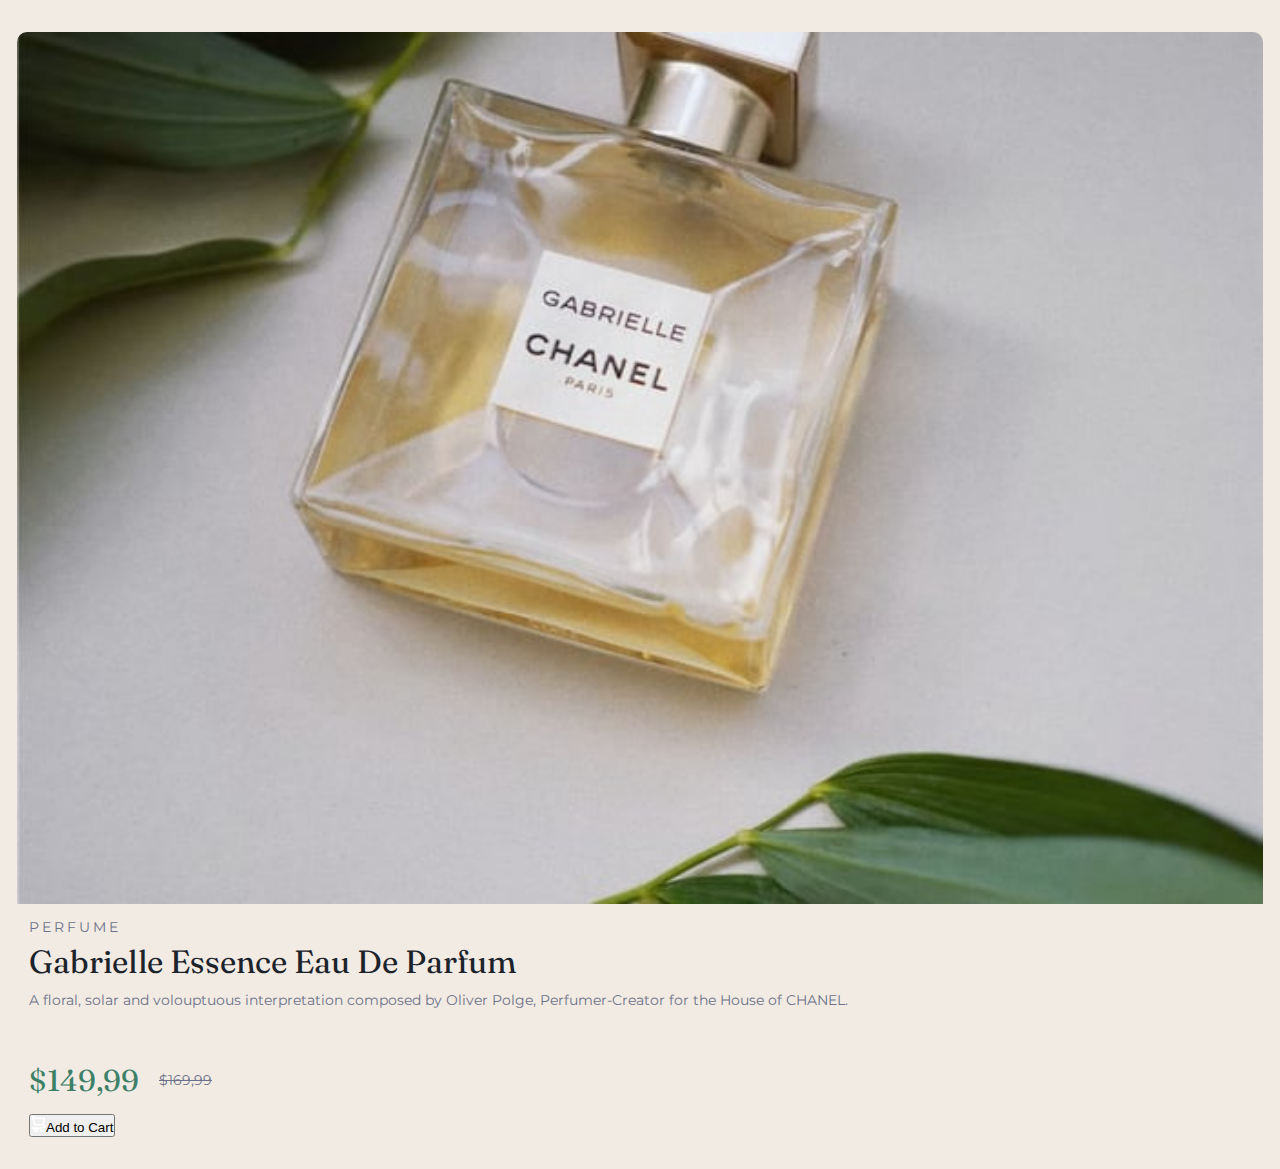
==== index.html @ e3445dd8 "card sections created" ====
<!DOCTYPE html>
<html lang="pl">

<head>
    <meta charset="UTF-8">
    <meta http-equiv="X-UA-Compatible" content="IE=edge">
    <meta name="viewport" content="width=device-width, initial-scale=1.0">
    <title>Product preview card</title>
    <link rel="preconnect" href="https://fonts.googleapis.com">
    <link rel="preconnect" href="https://fonts.gstatic.com" crossorigin>
    <link
        href="https://fonts.googleapis.com/css2?family=Fraunces:opsz,wght@9..144,700&family=Montserrat:wght@500;700&display=swap"
        rel="stylesheet">
    <link rel="stylesheet" href="./css/main.css">
</head>

<body>

    <div class="card">
        <div class="card__img"><img class="card__img-image" src="./img/image-product-mobile.jpg" alt=""></div>
        <div class="card__text">
            <p class="card__text-heading">perfume</p>
            <p class="card__text-productName">Gabrielle Essence Eau De Parfum</p>
            <p class="card__text-description">A floral, solar and volouptuous interpretation composed by Oliver Polge,
                Perfumer-Creator for the House of CHANEL. </p>
            <div class="card__text-prices">
                <p class="card__text-prices-currentPrice">$149,99</p>
                <p class="card__text-prices-oldPrice">$169,99</p>
            </div>
            <div class="card__btn"><button><img src="./img/icons/icon-cart.svg" alt="">Add to Cart</button></div>
        </div>
    </div>


</body>

</html>
---- css/main.css ----
* {
  -webkit-box-sizing: border-box;
          box-sizing: border-box;
  margin: 0;
  padding: 0;
}

html {
  font-size: 62.5%;
}

body {
  font-family: "Montserrat", sans-serif;
  font-size: 1.4rem;
  color: hsl(228deg, 12%, 48%);
  background-color: hsl(30deg, 38%, 92%);
}

.card {
  margin: 3.2rem 1.7rem;
  border-radius: 10px;
  overflow: hidden;
}
.card__img-image {
  width: 100%;
}

.card__text {
  padding: 0 1.2rem;
}
.card__text-heading {
  padding: 1rem 0;
  letter-spacing: 3px;
  text-transform: uppercase;
}
.card__text-productName {
  padding-bottom: 1rem;
  font-family: "Fraunces", serif;
  font-size: 3.2rem;
  line-height: 3.2rem;
  color: hsl(212deg, 21%, 14%);
}
.card__text-description {
  line-height: 2.4rem;
}
.card__text-prices {
  display: -webkit-box;
  display: -ms-flexbox;
  display: flex;
  -webkit-box-align: center;
      -ms-flex-align: center;
          align-items: center;
  margin: 5rem 0 1.5rem 0;
}
.card__text-prices-currentPrice {
  font-family: "Fraunces", serif;
  font-size: 3rem;
  color: hsl(158deg, 36%, 37%);
  margin-right: 2rem;
}
.card__text-prices-oldPrice {
  text-decoration: line-through;
}/*# sourceMappingURL=main.css.map */
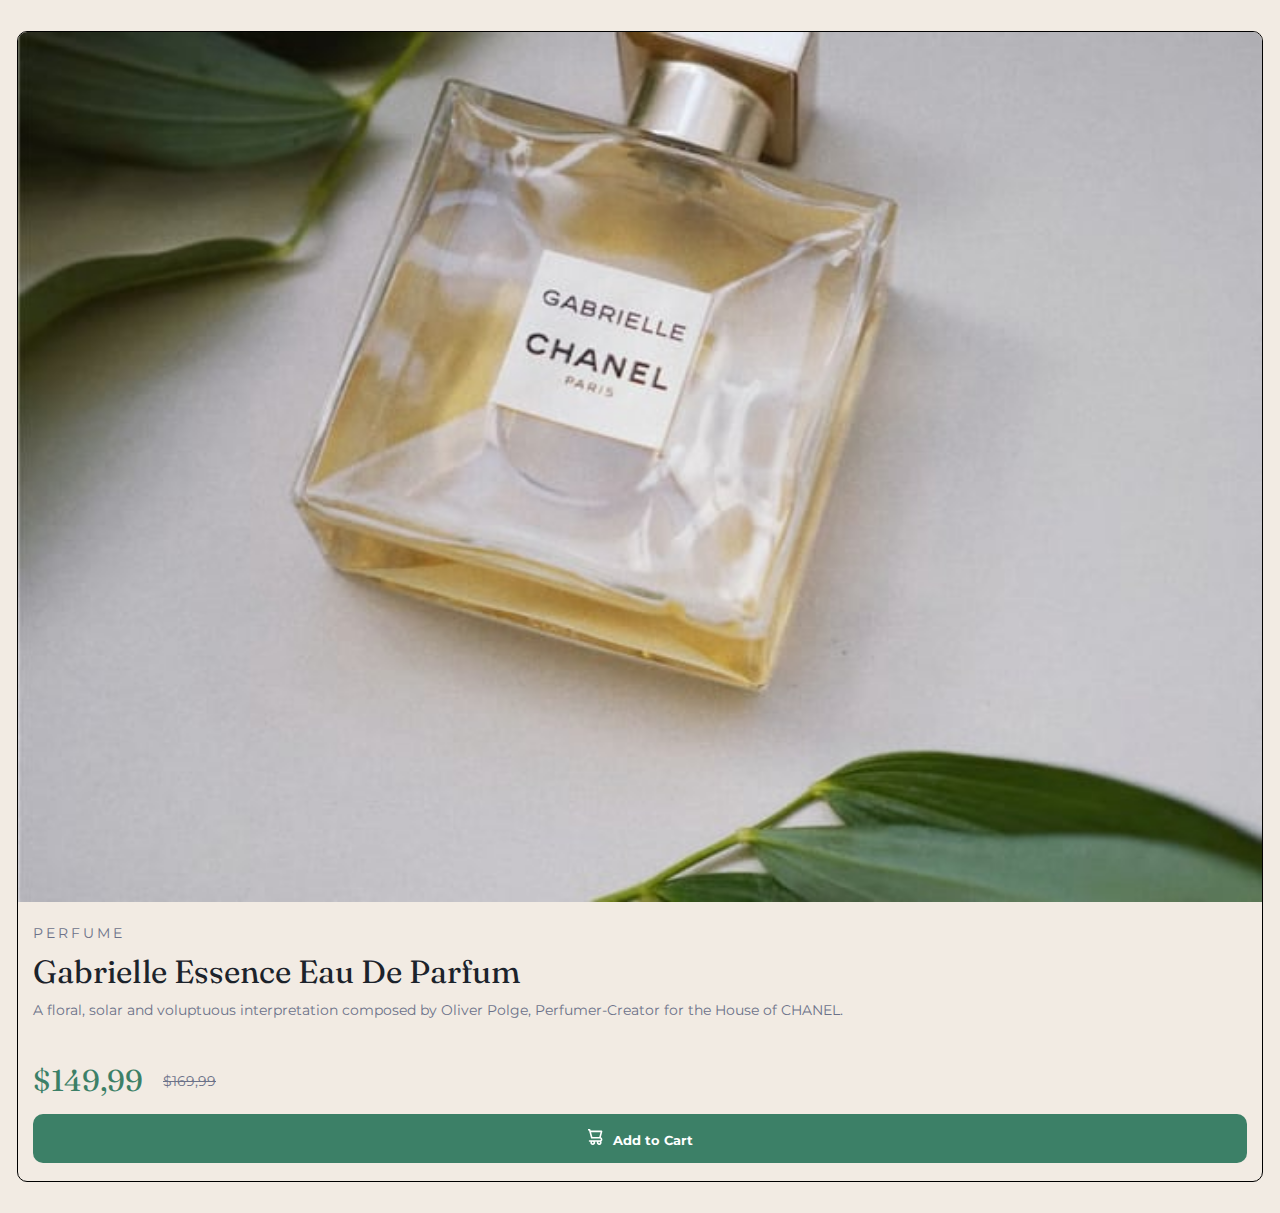
==== commit 4aaa527f: "product card for mobile devices created" ====
--- a/index.html
+++ b/index.html
@@ -21,13 +21,17 @@
         <div class="card__text">
             <p class="card__text-heading">perfume</p>
             <p class="card__text-productName">Gabrielle Essence Eau De Parfum</p>
-            <p class="card__text-description">A floral, solar and volouptuous interpretation composed by Oliver Polge,
+            <p class="card__text-description">A floral, solar and voluptuous interpretation composed by Oliver Polge,
                 Perfumer-Creator for the House of CHANEL. </p>
             <div class="card__text-prices">
                 <p class="card__text-prices-currentPrice">$149,99</p>
                 <p class="card__text-prices-oldPrice">$169,99</p>
             </div>
-            <div class="card__btn"><button><img src="./img/icons/icon-cart.svg" alt="">Add to Cart</button></div>
+            <div class="card__btn"><button class="card__btn-cartBtn">
+                    <img src="./img/icons/icon-cart.svg" alt="">Add to
+                        Cart
+                         </button>
+            </div>
         </div>
     </div>
 
--- a/css/main.css
+++ b/css/main.css
@@ -17,47 +17,64 @@
 }
 
 .card {
-  margin: 3.2rem 1.7rem;
+  border: 1px solid black;
+  margin: 3.1rem 1.7rem;
   border-radius: 10px;
   overflow: hidden;
 }
 .card__img-image {
   width: 100%;
 }
-
-.card__text {
-  padding: 0 1.2rem;
+.card .card__text {
+  padding: 0 1.5rem;
 }
-.card__text-heading {
-  padding: 1rem 0;
+.card .card__text-heading {
+  padding-top: 1.8rem;
+  padding-bottom: 1.4rem;
   letter-spacing: 3px;
   text-transform: uppercase;
 }
-.card__text-productName {
+.card .card__text-productName {
   padding-bottom: 1rem;
   font-family: "Fraunces", serif;
   font-size: 3.2rem;
   line-height: 3.2rem;
   color: hsl(212deg, 21%, 14%);
 }
-.card__text-description {
+.card .card__text-description {
   line-height: 2.4rem;
 }
-.card__text-prices {
+.card .card__text-prices {
   display: -webkit-box;
   display: -ms-flexbox;
   display: flex;
   -webkit-box-align: center;
       -ms-flex-align: center;
           align-items: center;
-  margin: 5rem 0 1.5rem 0;
+  margin: 4rem 0 1.5rem 0;
 }
-.card__text-prices-currentPrice {
+.card .card__text-prices-currentPrice {
   font-family: "Fraunces", serif;
   font-size: 3rem;
   color: hsl(158deg, 36%, 37%);
   margin-right: 2rem;
 }
-.card__text-prices-oldPrice {
+.card .card__text-prices-oldPrice {
   text-decoration: line-through;
+}
+.card__btn {
+  margin-bottom: 1.8rem;
+}
+.card__btn-cartBtn {
+  padding: 1.5rem;
+  width: 100%;
+  border-radius: 10px;
+  border: none;
+  font-family: "Montserrat", sans-serif;
+  font-weight: bold;
+  color: hsl(0deg, 0%, 100%);
+  background-color: hsl(158deg, 36%, 37%);
+}
+.card__btn-cartBtn img {
+  margin-right: 1rem;
 }/*# sourceMappingURL=main.css.map */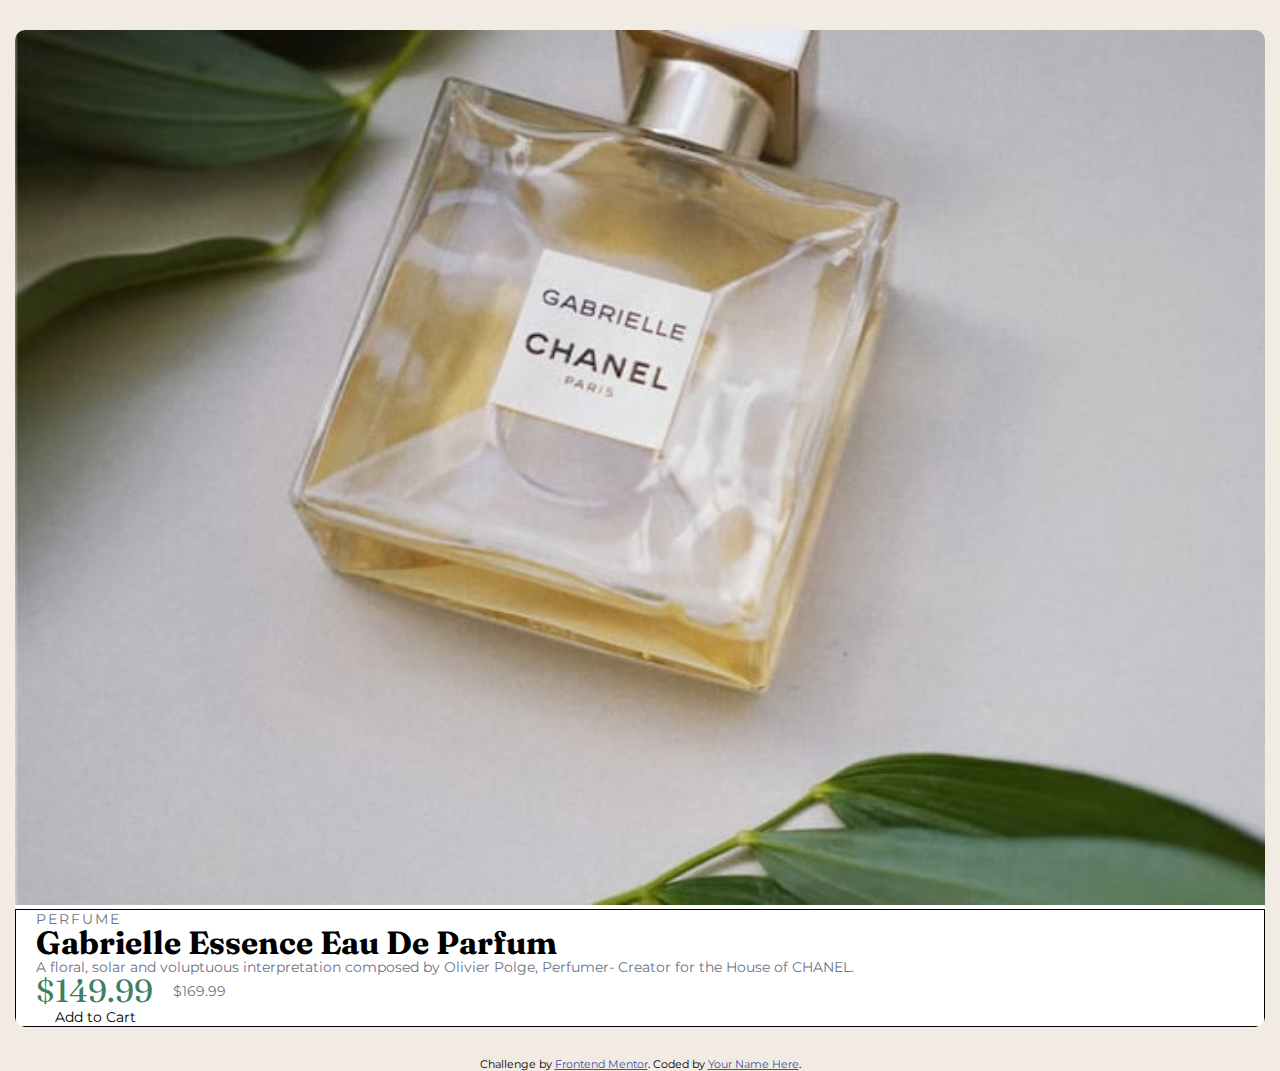
==== commit e2b2795d: "new fikle created" ====
--- a/index.html
+++ b/index.html
@@ -5,37 +5,58 @@
     <meta charset="UTF-8">
     <meta http-equiv="X-UA-Compatible" content="IE=edge">
     <meta name="viewport" content="width=device-width, initial-scale=1.0">
-    <title>Product preview card</title>
+    <link rel="icon" type="image/png" sizes="32x32" href="./images/favicon-32x32.png">
+    <title>Frontend Mentor | Product preview card component</title>
     <link rel="preconnect" href="https://fonts.googleapis.com">
     <link rel="preconnect" href="https://fonts.gstatic.com" crossorigin>
     <link
         href="https://fonts.googleapis.com/css2?family=Fraunces:opsz,wght@9..144,700&family=Montserrat:wght@500;700&display=swap"
         rel="stylesheet">
     <link rel="stylesheet" href="./css/main.css">
+    <style>
+        .attribution {
+            font-size: 11px;
+            text-align: center;
+        }
+
+        .attribution a {
+            color: hsl(228, 45%, 44%);
+        }
+    </style>
 </head>
 
 <body>
 
+
     <div class="card">
-        <div class="card__img"><img class="card__img-image" src="./img/image-product-mobile.jpg" alt=""></div>
-        <div class="card__text">
-            <p class="card__text-heading">perfume</p>
-            <p class="card__text-productName">Gabrielle Essence Eau De Parfum</p>
-            <p class="card__text-description">A floral, solar and voluptuous interpretation composed by Oliver Polge,
-                Perfumer-Creator for the House of CHANEL. </p>
-            <div class="card__text-prices">
-                <p class="card__text-prices-currentPrice">$149,99</p>
-                <p class="card__text-prices-oldPrice">$169,99</p>
+        <img class="card__img card__img--mobile" src="./img/image-product-mobile.jpg"
+            alt="The bottle of Chanel perfum laying on white surface surrounded by green leaves. ">
+        <img class="card__img card__img--desktop" src="./img/image-product-desktop.jpg"
+            alt="The bottle of Chanel perfum laying on white surface surrounded by green leaves. ">
+        <div class="card__body">
+            <p class="card__text card__text--uppercase">Perfume</p>
+            <h1 class="card__title">Gabrielle Essence Eau De Parfum</h1>
+            <p class="card__text ">A floral, solar and voluptuous interpretation composed by Olivier Polge,
+                Perfumer- Creator for the House of CHANEL.</p>
+            <div class="card__prices">
+                <p class="card__title card__title--currentPrice">$149.99</p>
+                <p class="card__text card__text--oldPrice">$169.99</p>
             </div>
-            <div class="card__btn"><button class="card__btn-cartBtn">
-                    <img src="./img/icons/icon-cart.svg" alt="">Add to
-                        Cart
-                         </button>
+            <div class="card__btns"><img src="./img/icons/icon-cart.svg" alt="">
+                <span>Add to Cart</span>
             </div>
+
         </div>
     </div>
 
+    <div class="attribution">
+        Challenge by <a href="https://www.frontendmentor.io?ref=challenge" target="_blank">Frontend Mentor</a>.
+        Coded by <a href="#">Your Name Here</a>.
+    </div>
 
 </body>
 
+
+
+
 </html>--- a/css/main.css
+++ b/css/main.css
@@ -10,71 +10,49 @@
 }
 
 body {
+  background-color: hsl(30deg, 38%, 92%);
   font-family: "Montserrat", sans-serif;
   font-size: 1.4rem;
-  color: hsl(228deg, 12%, 48%);
-  background-color: hsl(30deg, 38%, 92%);
 }
 
 .card {
-  border: 1px solid black;
-  margin: 3.1rem 1.7rem;
+  margin: 3rem 1.5rem;
   border-radius: 10px;
   overflow: hidden;
+  background-color: hsl(0deg, 0%, 100%);
 }
-.card__img-image {
+.card__img--mobile {
+  margin: auto;
   width: 100%;
 }
-.card .card__text {
-  padding: 0 1.5rem;
+.card__img--desktop {
+  display: none;
 }
-.card .card__text-heading {
-  padding-top: 1.8rem;
-  padding-bottom: 1.4rem;
-  letter-spacing: 3px;
+.card__body {
+  border: 1px solid black;
+  padding: 0 2rem;
+}
+.card__text {
+  color: hsl(228deg, 12%, 48%);
+}
+.card__text--uppercase {
   text-transform: uppercase;
+  letter-spacing: 2px;
 }
-.card .card__text-productName {
-  padding-bottom: 1rem;
+.card__title {
   font-family: "Fraunces", serif;
   font-size: 3.2rem;
-  line-height: 3.2rem;
-  color: hsl(212deg, 21%, 14%);
+  line-height: 3rem;
 }
-.card .card__text-description {
-  line-height: 2.4rem;
+.card__title--currentPrice {
+  color: hsl(158deg, 36%, 37%);
+  margin-right: 2rem;
 }
-.card .card__text-prices {
+.card__prices {
   display: -webkit-box;
   display: -ms-flexbox;
   display: flex;
   -webkit-box-align: center;
       -ms-flex-align: center;
           align-items: center;
-  margin: 4rem 0 1.5rem 0;
-}
-.card .card__text-prices-currentPrice {
-  font-family: "Fraunces", serif;
-  font-size: 3rem;
-  color: hsl(158deg, 36%, 37%);
-  margin-right: 2rem;
-}
-.card .card__text-prices-oldPrice {
-  text-decoration: line-through;
-}
-.card__btn {
-  margin-bottom: 1.8rem;
-}
-.card__btn-cartBtn {
-  padding: 1.5rem;
-  width: 100%;
-  border-radius: 10px;
-  border: none;
-  font-family: "Montserrat", sans-serif;
-  font-weight: bold;
-  color: hsl(0deg, 0%, 100%);
-  background-color: hsl(158deg, 36%, 37%);
-}
-.card__btn-cartBtn img {
-  margin-right: 1rem;
 }/*# sourceMappingURL=main.css.map */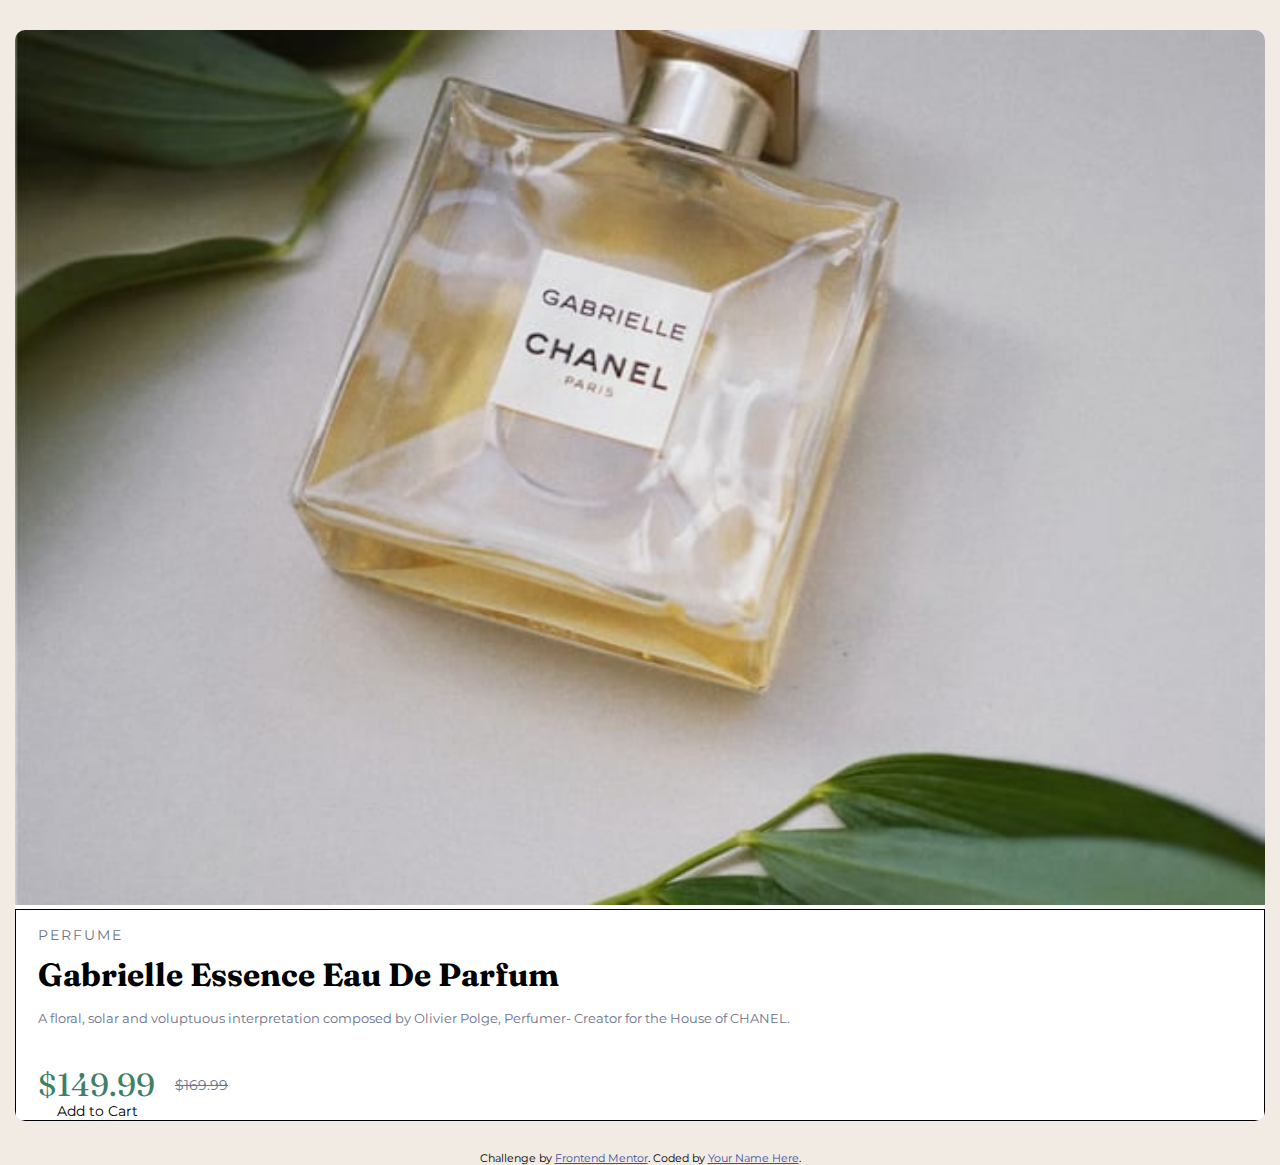
==== commit 9ab89ae5: "ss" ====
--- a/index.html
+++ b/index.html
@@ -36,7 +36,7 @@
         <div class="card__body">
             <p class="card__text card__text--uppercase">Perfume</p>
             <h1 class="card__title">Gabrielle Essence Eau De Parfum</h1>
-            <p class="card__text ">A floral, solar and voluptuous interpretation composed by Olivier Polge,
+            <p class="card__text card__text--preview">A floral, solar and voluptuous interpretation composed by Olivier Polge,
                 Perfumer- Creator for the House of CHANEL.</p>
             <div class="card__prices">
                 <p class="card__title card__title--currentPrice">$149.99</p>
--- a/css/main.css
+++ b/css/main.css
@@ -30,14 +30,23 @@
 }
 .card__body {
   border: 1px solid black;
-  padding: 0 2rem;
+  padding: 0 2.2rem;
 }
 .card__text {
   color: hsl(228deg, 12%, 48%);
+  line-height: 2.4rem;
 }
 .card__text--uppercase {
   text-transform: uppercase;
   letter-spacing: 2px;
+  padding: 1.3rem 0;
+}
+.card__text--preview {
+  padding: 1.6rem 0 4rem;
+  font-size: 1.3rem;
+}
+.card__text--oldPrice {
+  text-decoration: line-through;
 }
 .card__title {
   font-family: "Fraunces", serif;
@@ -46,7 +55,7 @@
 }
 .card__title--currentPrice {
   color: hsl(158deg, 36%, 37%);
-  margin-right: 2rem;
+  padding-right: 2rem;
 }
 .card__prices {
   display: -webkit-box;
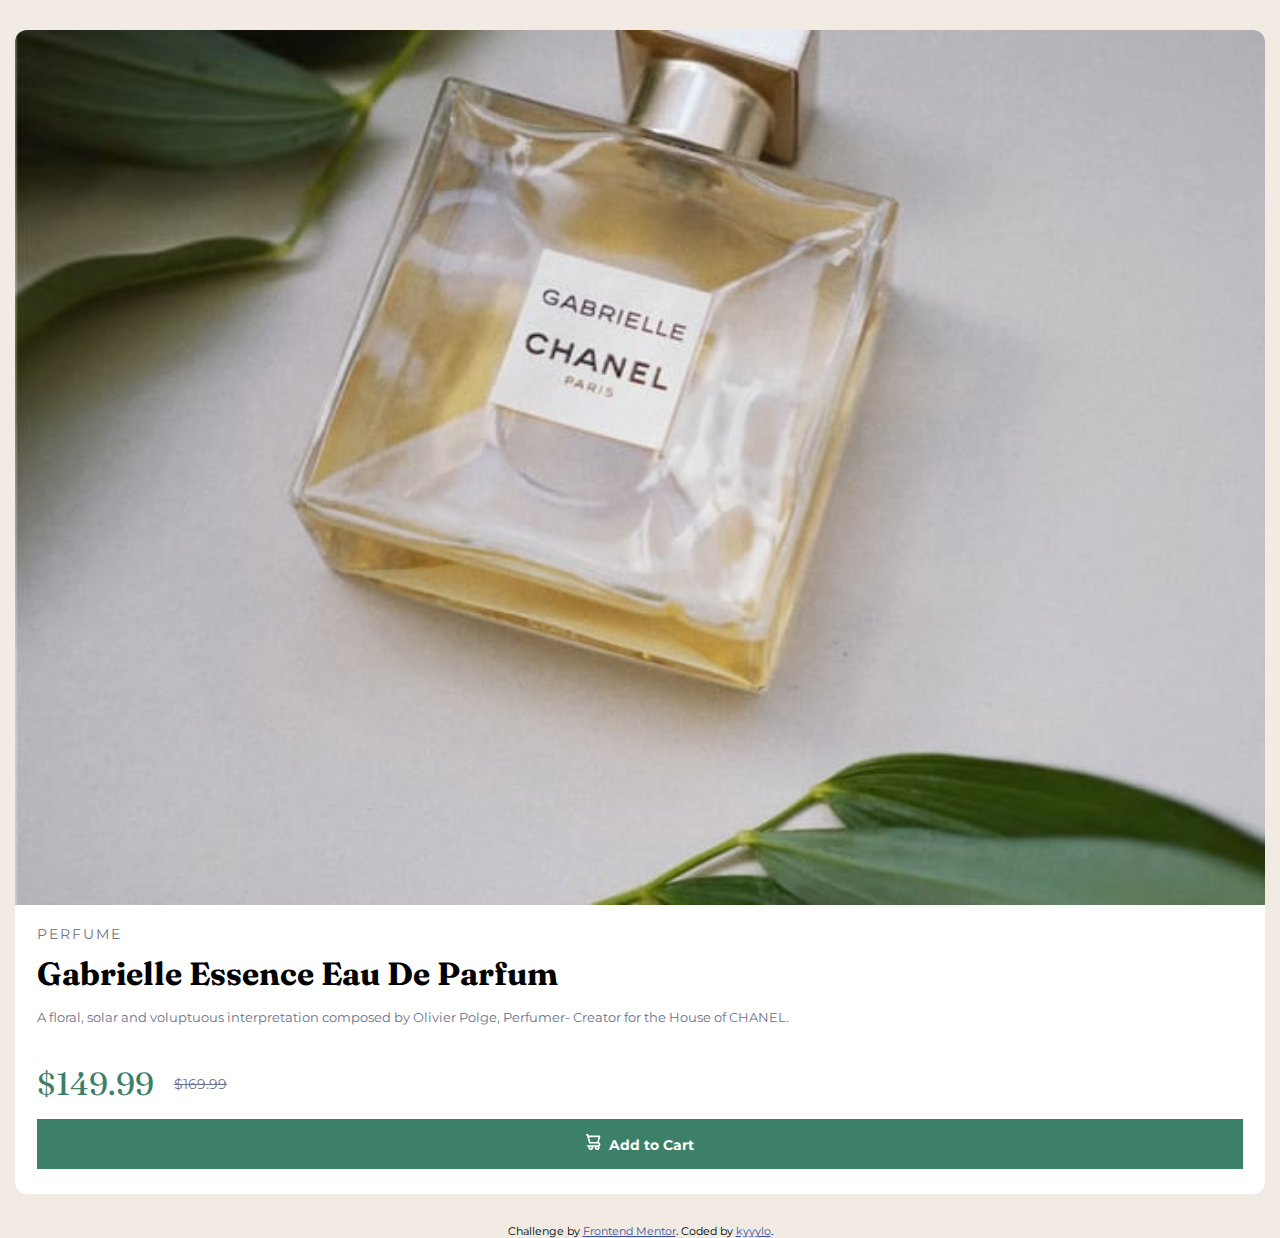
==== commit a805111d: "mobile view finished" ====
--- a/index.html
+++ b/index.html
@@ -36,14 +36,15 @@
         <div class="card__body">
             <p class="card__text card__text--uppercase">Perfume</p>
             <h1 class="card__title">Gabrielle Essence Eau De Parfum</h1>
-            <p class="card__text card__text--preview">A floral, solar and voluptuous interpretation composed by Olivier Polge,
+            <p class="card__text card__text--preview">A floral, solar and voluptuous interpretation composed by Olivier
+                Polge,
                 Perfumer- Creator for the House of CHANEL.</p>
             <div class="card__prices">
                 <p class="card__title card__title--currentPrice">$149.99</p>
                 <p class="card__text card__text--oldPrice">$169.99</p>
             </div>
-            <div class="card__btns"><img src="./img/icons/icon-cart.svg" alt="">
-                <span>Add to Cart</span>
+            <div class="card__btns"> <img src="./img/icons/icon-cart.svg" alt="">&nbsp
+                <span> Add to Cart</span>
             </div>
 
         </div>
@@ -51,7 +52,7 @@
 
     <div class="attribution">
         Challenge by <a href="https://www.frontendmentor.io?ref=challenge" target="_blank">Frontend Mentor</a>.
-        Coded by <a href="#">Your Name Here</a>.
+        Coded by <a href="#">kyyylo</a>.
     </div>
 
 </body>
--- a/css/main.css
+++ b/css/main.css
@@ -13,11 +13,12 @@
   background-color: hsl(30deg, 38%, 92%);
   font-family: "Montserrat", sans-serif;
   font-size: 1.4rem;
+  height: 100vh;
 }
 
 .card {
   margin: 3rem 1.5rem;
-  border-radius: 10px;
+  border-radius: 12px;
   overflow: hidden;
   background-color: hsl(0deg, 0%, 100%);
 }
@@ -29,8 +30,7 @@
   display: none;
 }
 .card__body {
-  border: 1px solid black;
-  padding: 0 2.2rem;
+  padding: 0 2.2rem 2.5rem;
 }
 .card__text {
   color: hsl(228deg, 12%, 48%);
@@ -64,4 +64,12 @@
   -webkit-box-align: center;
       -ms-flex-align: center;
           align-items: center;
+}
+.card__btns {
+  background-color: hsl(158deg, 36%, 37%);
+  margin-top: 2rem;
+  padding: 1.5rem 0;
+  color: hsl(0deg, 0%, 100%);
+  font-weight: 700;
+  text-align: center;
 }/*# sourceMappingURL=main.css.map */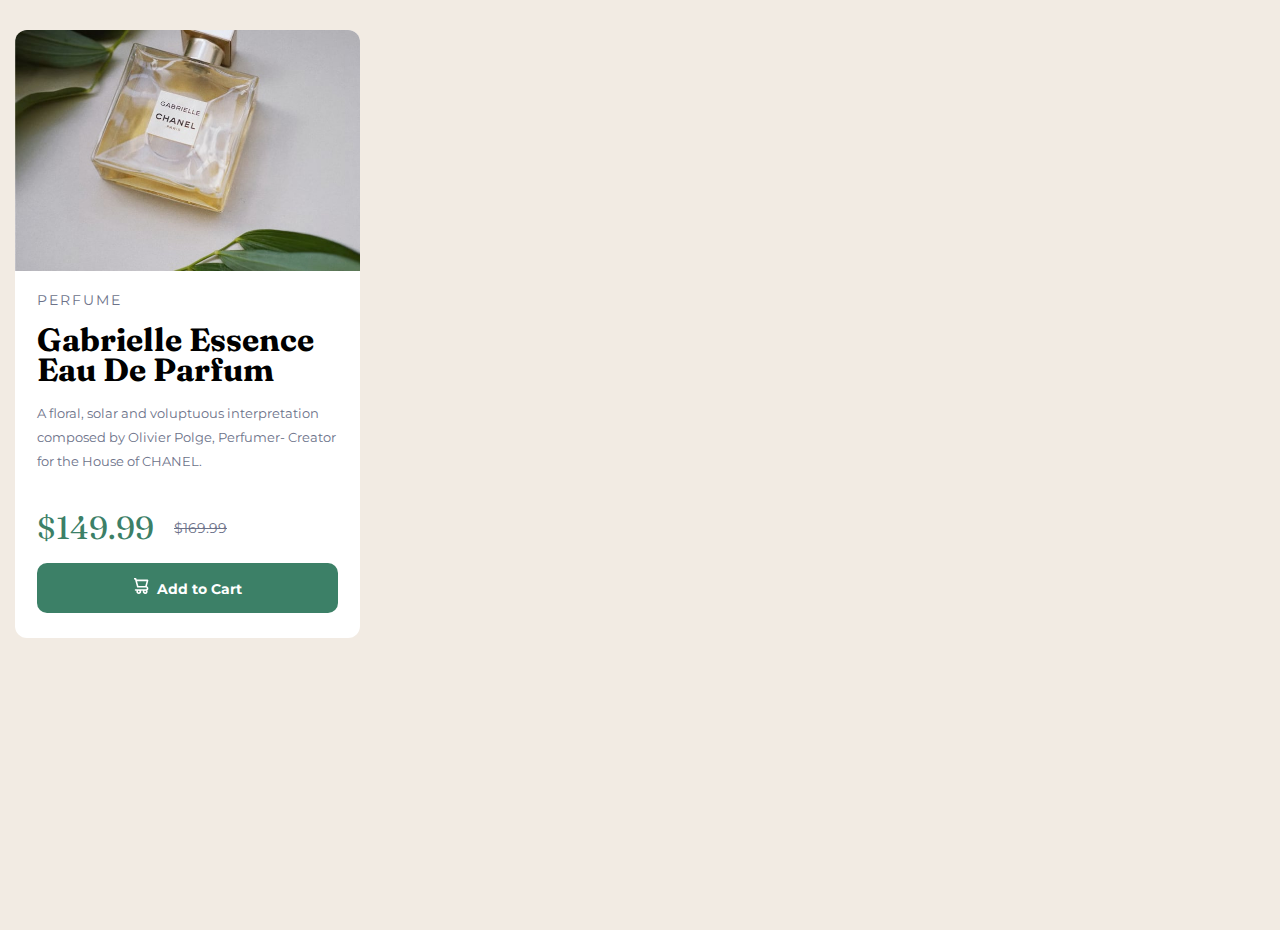
==== commit 7bcf1242: "import changed by use" ====
--- a/index.html
+++ b/index.html
@@ -50,10 +50,10 @@
         </div>
     </div>
 
-    <div class="attribution">
+    <!-- <div class="attribution">
         Challenge by <a href="https://www.frontendmentor.io?ref=challenge" target="_blank">Frontend Mentor</a>.
         Coded by <a href="#">kyyylo</a>.
-    </div>
+    </div> -->
 
 </body>
 
--- a/css/main.css
+++ b/css/main.css
@@ -14,6 +14,7 @@
   font-family: "Montserrat", sans-serif;
   font-size: 1.4rem;
   height: 100vh;
+  width: 375px;
 }
 
 .card {
@@ -72,4 +73,53 @@
   color: hsl(0deg, 0%, 100%);
   font-weight: 700;
   text-align: center;
+  border-radius: 10px;
+}
+
+@media (min-width: 1440px) {
+  body {
+    background-color: hsl(30deg, 38%, 92%);
+    font-family: "Montserrat", sans-serif;
+    font-size: 1.4rem;
+    height: 100vh;
+    width: 1440px;
+    display: -webkit-box;
+    display: -ms-flexbox;
+    display: flex;
+    -webkit-box-align: center;
+        -ms-flex-align: center;
+            align-items: center;
+    -webkit-box-pack: center;
+        -ms-flex-pack: center;
+            justify-content: center;
+  }
+  .card {
+    display: -webkit-box;
+    display: -ms-flexbox;
+    display: flex;
+    -webkit-box-align: center;
+        -ms-flex-align: center;
+            align-items: center;
+    -webkit-box-pack: center;
+        -ms-flex-pack: center;
+            justify-content: center;
+    width: 540px;
+    height: 400px;
+  }
+  .card__body {
+    width: 100%;
+  }
+  .card__img--mobile {
+    display: none;
+  }
+  .card__img--desktop {
+    display: block;
+    margin: auto;
+    width: 100%;
+    height: 100%;
+  }
+  .card__btns:hover {
+    cursor: pointer;
+    background-color: hsl(156deg, 42%, 18%);
+  }
 }/*# sourceMappingURL=main.css.map */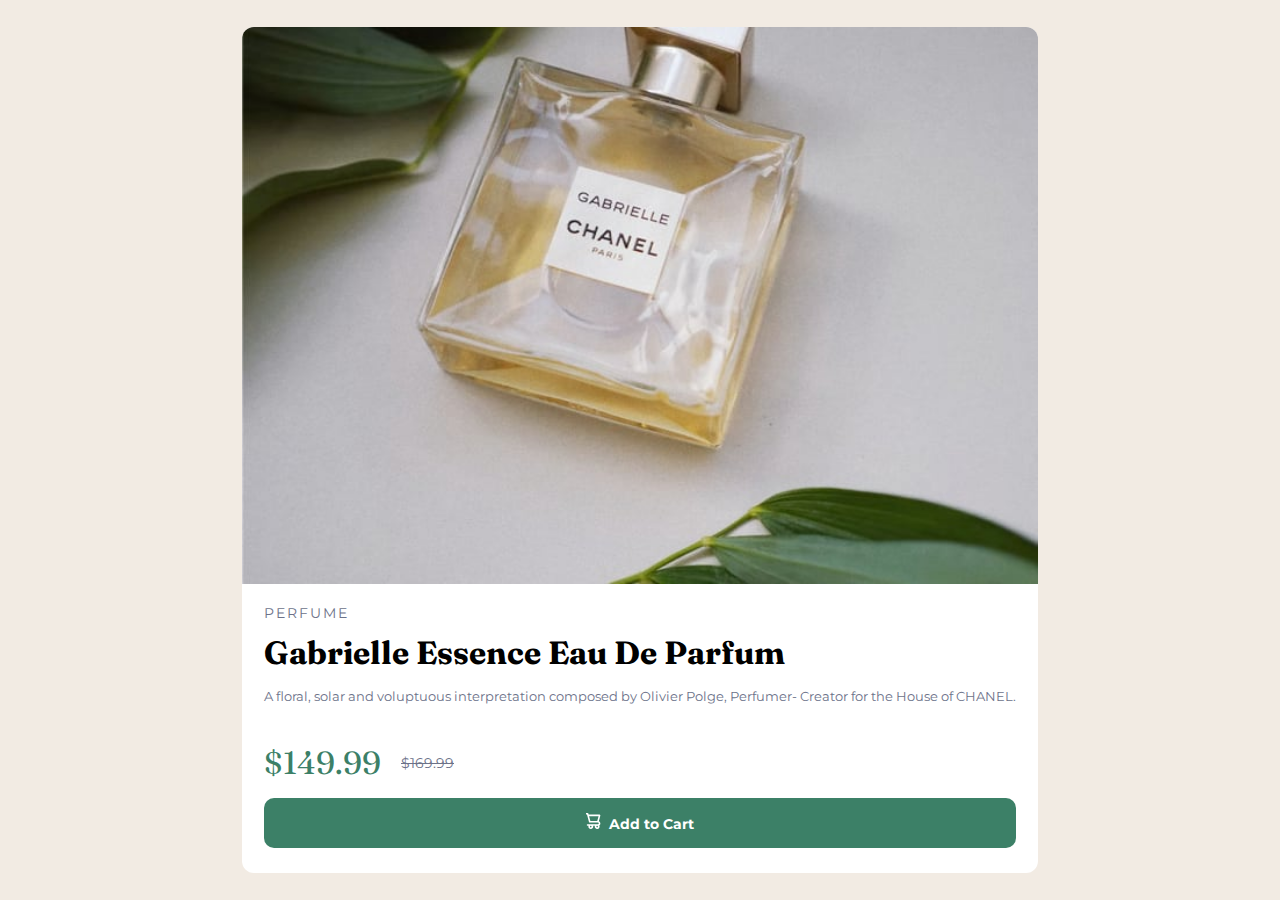
==== commit f584711d: "language changed" ====
--- a/index.html
+++ b/index.html
@@ -1,5 +1,5 @@
 <!DOCTYPE html>
-<html lang="pl">
+<html lang="en">
 
 <head>
     <meta charset="UTF-8">
--- a/css/main.css
+++ b/css/main.css
@@ -14,7 +14,15 @@
   font-family: "Montserrat", sans-serif;
   font-size: 1.4rem;
   height: 100vh;
-  width: 375px;
+  display: -webkit-box;
+  display: -ms-flexbox;
+  display: flex;
+  -webkit-box-pack: center;
+      -ms-flex-pack: center;
+          justify-content: center;
+  -webkit-box-align: center;
+      -ms-flex-align: center;
+          align-items: center;
 }
 
 .card {
@@ -118,6 +126,10 @@
     width: 100%;
     height: 100%;
   }
+  .card__btns {
+    -webkit-transition: 0.5s;
+    transition: 0.5s;
+  }
   .card__btns:hover {
     cursor: pointer;
     background-color: hsl(156deg, 42%, 18%);
